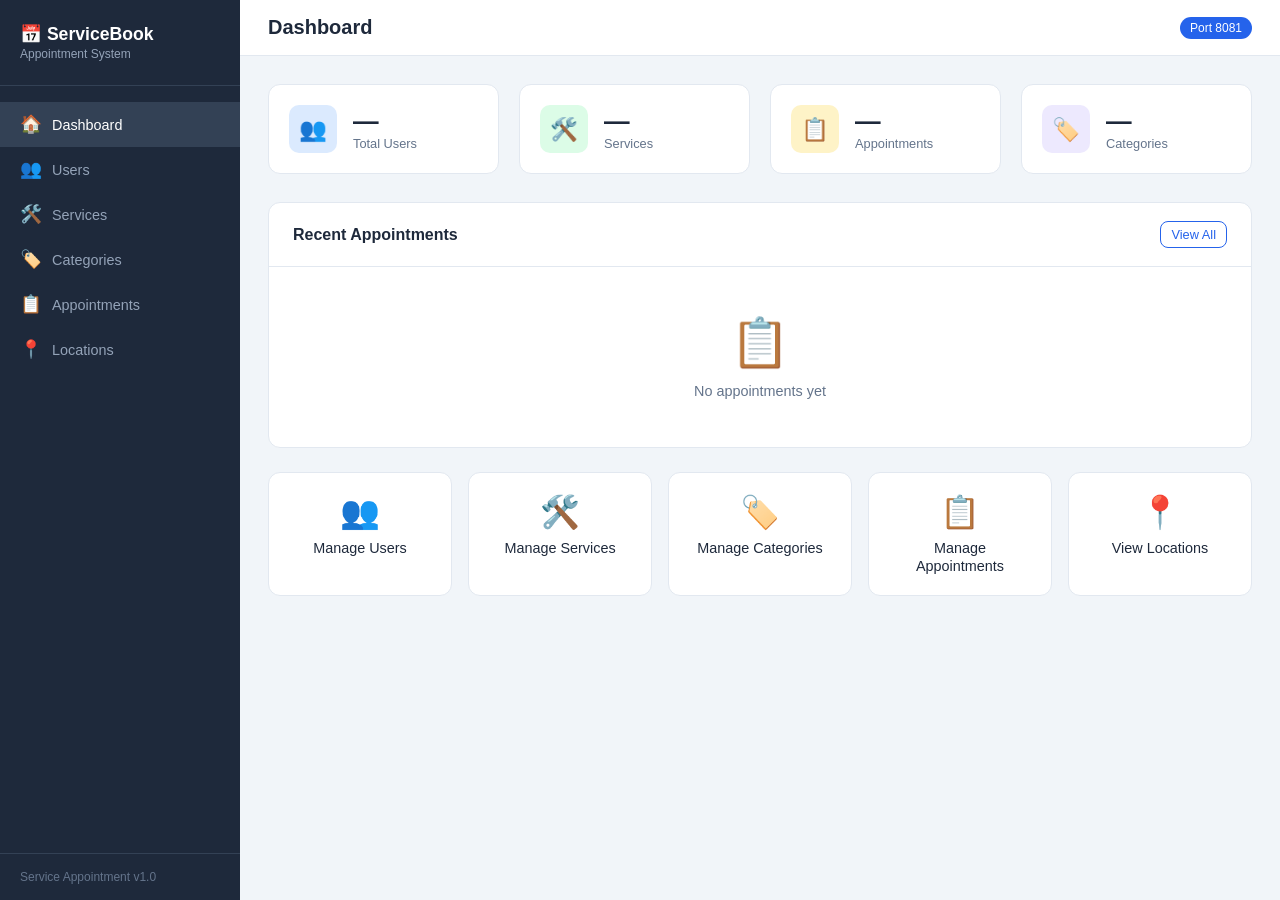
==== frontend/index.html @ ca633db8 "feat: add complete HTML/CSS/JS frontend with dashboard, users, services, categories, appointments, a" ====
<!DOCTYPE html>
<html lang="en">
<head>
  <meta charset="UTF-8" />
  <meta name="viewport" content="width=device-width, initial-scale=1.0"/>
  <title>Service Appointment — Dashboard</title>
  <link rel="stylesheet" href="css/style.css"/>
</head>
<body>

<aside class="sidebar">
  <div class="sidebar-brand">
    <h2>📅 ServiceBook</h2>
    <p>Appointment System</p>
  </div>
  <nav class="sidebar-nav">
    <a href="index.html" class="nav-item active"><span class="icon">🏠</span> Dashboard</a>
    <a href="users.html" class="nav-item"><span class="icon">👥</span> Users</a>
    <a href="services.html" class="nav-item"><span class="icon">🛠️</span> Services</a>
    <a href="categories.html" class="nav-item"><span class="icon">🏷️</span> Categories</a>
    <a href="appointments.html" class="nav-item"><span class="icon">📋</span> Appointments</a>
    <a href="locations.html" class="nav-item"><span class="icon">📍</span> Locations</a>
  </nav>
  <div class="sidebar-footer">Service Appointment v1.0</div>
</aside>

<main class="main">
  <div class="topbar">
    <h1>Dashboard</h1>
    <div class="topbar-right">
      <span class="badge">Port 8081</span>
    </div>
  </div>
  <div class="content">

    <div class="stats-grid">
      <div class="stat-card">
        <div class="stat-icon blue">👥</div>
        <div class="stat-info">
          <h3 id="stat-users">—</h3>
          <p>Total Users</p>
        </div>
      </div>
      <div class="stat-card">
        <div class="stat-icon green">🛠️</div>
        <div class="stat-info">
          <h3 id="stat-services">—</h3>
          <p>Services</p>
        </div>
      </div>
      <div class="stat-card">
        <div class="stat-icon orange">📋</div>
        <div class="stat-info">
          <h3 id="stat-appointments">—</h3>
          <p>Appointments</p>
        </div>
      </div>
      <div class="stat-card">
        <div class="stat-icon purple">🏷️</div>
        <div class="stat-info">
          <h3 id="stat-categories">—</h3>
          <p>Categories</p>
        </div>
      </div>
    </div>

    <div class="card" style="margin-bottom:24px;">
      <div class="card-header"><h3>Recent Appointments</h3><a href="appointments.html" class="btn btn-outline btn-sm">View All</a></div>
      <div class="card-body">
        <div id="recent-appointments"><div class="loading"><div class="spinner"></div></div></div>
      </div>
    </div>

    <div class="quick-links">
      <a href="users.html" class="quick-link"><div class="ql-icon">👥</div><span>Manage Users</span></a>
      <a href="services.html" class="quick-link"><div class="ql-icon">🛠️</div><span>Manage Services</span></a>
      <a href="categories.html" class="quick-link"><div class="ql-icon">🏷️</div><span>Manage Categories</span></a>
      <a href="appointments.html" class="quick-link"><div class="ql-icon">📋</div><span>Manage Appointments</span></a>
      <a href="locations.html" class="quick-link"><div class="ql-icon">📍</div><span>View Locations</span></a>
    </div>

  </div>
</main>

<script src="js/api.js"></script>
<script>
async function loadStats() {
  const [users, services, appointments, categories] = await Promise.all([
    apiFetch('/users?size=1'),
    apiFetch('/services?size=1'),
    apiFetch('/appointments?size=5'),
    apiFetch('/categories')
  ]);

  if (users.ok) document.getElementById('stat-users').textContent = users.data.totalElements ?? '—';
  if (services.ok) document.getElementById('stat-services').textContent = services.data.totalElements ?? '—';
  if (appointments.ok) document.getElementById('stat-appointments').textContent = appointments.data.totalElements ?? '—';
  if (categories.ok) document.getElementById('stat-categories').textContent = Array.isArray(categories.data) ? categories.data.length : '—';

  const container = document.getElementById('recent-appointments');
  if (appointments.ok && appointments.data.content?.length) {
    const rows = appointments.data.content.map(a => `
      <tr>
        <td>${a.id}</td>
        <td>${a.user?.name || '—'}</td>
        <td>${a.service?.name || '—'}</td>
        <td>${formatDateTime(a.appointmentTime)}</td>
        <td>${statusBadge(a.status)}</td>
      </tr>`).join('');
    container.innerHTML = `<table><thead><tr><th>ID</th><th>User</th><th>Service</th><th>Time</th><th>Status</th></tr></thead><tbody>${rows}</tbody></table>`;
  } else {
    container.innerHTML = '<div class="empty-state"><div class="empty-icon">📋</div><p>No appointments yet</p></div>';
  }
}
loadStats();
</script>
</body>
</html>
---- frontend/css/style.css ----
* { margin: 0; padding: 0; box-sizing: border-box; }

:root {
  --primary: #2563eb;
  --primary-dark: #1d4ed8;
  --secondary: #64748b;
  --success: #16a34a;
  --danger: #dc2626;
  --warning: #d97706;
  --bg: #f1f5f9;
  --card: #ffffff;
  --text: #1e293b;
  --text-light: #64748b;
  --border: #e2e8f0;
  --sidebar-w: 240px;
}

body { font-family: 'Segoe UI', sans-serif; background: var(--bg); color: var(--text); display: flex; min-height: 100vh; }

/* Sidebar */
.sidebar {
  width: var(--sidebar-w); background: #1e293b; color: #fff;
  display: flex; flex-direction: column; position: fixed; height: 100vh; z-index: 100;
}
.sidebar-brand { padding: 24px 20px; border-bottom: 1px solid #334155; }
.sidebar-brand h2 { font-size: 1.1rem; font-weight: 700; color: #fff; }
.sidebar-brand p { font-size: 0.75rem; color: #94a3b8; margin-top: 2px; }
.sidebar-nav { flex: 1; padding: 16px 0; }
.nav-item { display: flex; align-items: center; gap: 12px; padding: 12px 20px; color: #94a3b8; text-decoration: none; font-size: 0.9rem; transition: all 0.2s; }
.nav-item:hover, .nav-item.active { background: #334155; color: #fff; }
.nav-item .icon { font-size: 1.1rem; width: 20px; text-align: center; }
.sidebar-footer { padding: 16px 20px; border-top: 1px solid #334155; font-size: 0.75rem; color: #64748b; }

/* Main */
.main { margin-left: var(--sidebar-w); flex: 1; display: flex; flex-direction: column; min-height: 100vh; }
.topbar { background: var(--card); border-bottom: 1px solid var(--border); padding: 16px 28px; display: flex; align-items: center; justify-content: space-between; }
.topbar h1 { font-size: 1.25rem; font-weight: 600; }
.topbar-right { display: flex; align-items: center; gap: 12px; }
.badge { background: var(--primary); color: #fff; padding: 4px 10px; border-radius: 20px; font-size: 0.75rem; }
.content { padding: 28px; flex: 1; }

/* Cards */
.stats-grid { display: grid; grid-template-columns: repeat(auto-fit, minmax(200px, 1fr)); gap: 20px; margin-bottom: 28px; }
.stat-card { background: var(--card); border-radius: 12px; padding: 20px; border: 1px solid var(--border); display: flex; align-items: center; gap: 16px; }
.stat-icon { width: 48px; height: 48px; border-radius: 10px; display: flex; align-items: center; justify-content: center; font-size: 1.4rem; }
.stat-icon.blue { background: #dbeafe; }
.stat-icon.green { background: #dcfce7; }
.stat-icon.orange { background: #fef3c7; }
.stat-icon.purple { background: #ede9fe; }
.stat-info h3 { font-size: 1.6rem; font-weight: 700; }
.stat-info p { font-size: 0.8rem; color: var(--text-light); }

/* Table card */
.card { background: var(--card); border-radius: 12px; border: 1px solid var(--border); overflow: hidden; }
.card-header { padding: 18px 24px; border-bottom: 1px solid var(--border); display: flex; align-items: center; justify-content: space-between; }
.card-header h3 { font-size: 1rem; font-weight: 600; }
.card-body { padding: 0; }

/* Buttons */
.btn { display: inline-flex; align-items: center; gap: 6px; padding: 8px 16px; border-radius: 8px; border: none; cursor: pointer; font-size: 0.875rem; font-weight: 500; transition: all 0.2s; text-decoration: none; }
.btn-primary { background: var(--primary); color: #fff; }
.btn-primary:hover { background: var(--primary-dark); }
.btn-success { background: var(--success); color: #fff; }
.btn-danger { background: var(--danger); color: #fff; }
.btn-warning { background: var(--warning); color: #fff; }
.btn-secondary { background: var(--border); color: var(--text); }
.btn-sm { padding: 5px 10px; font-size: 0.8rem; }
.btn-outline { background: transparent; border: 1px solid var(--primary); color: var(--primary); }

/* Table */
table { width: 100%; border-collapse: collapse; }
thead th { background: #f8fafc; padding: 12px 16px; text-align: left; font-size: 0.8rem; font-weight: 600; color: var(--text-light); text-transform: uppercase; letter-spacing: 0.05em; border-bottom: 1px solid var(--border); }
tbody td { padding: 14px 16px; border-bottom: 1px solid var(--border); font-size: 0.875rem; }
tbody tr:last-child td { border-bottom: none; }
tbody tr:hover { background: #f8fafc; }

/* Status badges */
.status { padding: 3px 10px; border-radius: 20px; font-size: 0.75rem; font-weight: 600; }
.status-pending { background: #fef3c7; color: #92400e; }
.status-confirmed { background: #dcfce7; color: #166534; }
.status-cancelled { background: #fee2e2; color: #991b1b; }
.status-completed { background: #dbeafe; color: #1e40af; }

/* Modal */
.modal-overlay { display: none; position: fixed; inset: 0; background: rgba(0,0,0,0.5); z-index: 1000; align-items: center; justify-content: center; }
.modal-overlay.open { display: flex; }
.modal { background: var(--card); border-radius: 16px; width: 100%; max-width: 520px; max-height: 90vh; overflow-y: auto; box-shadow: 0 20px 60px rgba(0,0,0,0.2); }
.modal-header { padding: 20px 24px; border-bottom: 1px solid var(--border); display: flex; align-items: center; justify-content: space-between; }
.modal-header h3 { font-size: 1rem; font-weight: 600; }
.modal-close { background: none; border: none; font-size: 1.4rem; cursor: pointer; color: var(--text-light); line-height: 1; }
.modal-body { padding: 24px; }
.modal-footer { padding: 16px 24px; border-top: 1px solid var(--border); display: flex; gap: 10px; justify-content: flex-end; }

/* Form */
.form-group { margin-bottom: 16px; }
.form-group label { display: block; font-size: 0.85rem; font-weight: 500; margin-bottom: 6px; color: var(--text); }
.form-control { width: 100%; padding: 9px 12px; border: 1px solid var(--border); border-radius: 8px; font-size: 0.875rem; outline: none; transition: border 0.2s; background: #fff; }
.form-control:focus { border-color: var(--primary); box-shadow: 0 0 0 3px rgba(37,99,235,0.1); }
.form-row { display: grid; grid-template-columns: 1fr 1fr; gap: 16px; }

/* Search bar */
.search-bar { display: flex; gap: 10px; margin-bottom: 20px; }
.search-bar input { flex: 1; padding: 9px 14px; border: 1px solid var(--border); border-radius: 8px; font-size: 0.875rem; outline: none; }
.search-bar input:focus { border-color: var(--primary); }

/* Alert */
.alert { padding: 12px 16px; border-radius: 8px; margin-bottom: 16px; font-size: 0.875rem; display: none; }
.alert.show { display: block; }
.alert-success { background: #dcfce7; color: #166534; border: 1px solid #bbf7d0; }
.alert-error { background: #fee2e2; color: #991b1b; border: 1px solid #fecaca; }

/* Pagination */
.pagination { display: flex; align-items: center; gap: 8px; padding: 16px 24px; border-top: 1px solid var(--border); }
.page-btn { padding: 6px 12px; border: 1px solid var(--border); border-radius: 6px; background: #fff; cursor: pointer; font-size: 0.85rem; }
.page-btn.active { background: var(--primary); color: #fff; border-color: var(--primary); }
.page-btn:disabled { opacity: 0.4; cursor: not-allowed; }
.page-info { font-size: 0.85rem; color: var(--text-light); margin-left: auto; }

/* Empty state */
.empty-state { text-align: center; padding: 48px 24px; color: var(--text-light); }
.empty-state .empty-icon { font-size: 3rem; margin-bottom: 12px; }
.empty-state p { font-size: 0.9rem; }

/* Loading */
.loading { text-align: center; padding: 32px; color: var(--text-light); }
.spinner { display: inline-block; width: 24px; height: 24px; border: 3px solid var(--border); border-top-color: var(--primary); border-radius: 50%; animation: spin 0.8s linear infinite; }
@keyframes spin { to { transform: rotate(360deg); } }

/* Dashboard quick links */
.quick-links { display: grid; grid-template-columns: repeat(auto-fit, minmax(180px, 1fr)); gap: 16px; margin-top: 24px; }
.quick-link { background: var(--card); border: 1px solid var(--border); border-radius: 12px; padding: 20px; text-align: center; text-decoration: none; color: var(--text); transition: all 0.2s; }
.quick-link:hover { border-color: var(--primary); box-shadow: 0 4px 12px rgba(37,99,235,0.1); transform: translateY(-2px); }
.quick-link .ql-icon { font-size: 2rem; margin-bottom: 8px; }
.quick-link span { font-size: 0.9rem; font-weight: 500; }

@media (max-width: 768px) {
  .sidebar { transform: translateX(-100%); }
  .main { margin-left: 0; }
  .form-row { grid-template-columns: 1fr; }
  .stats-grid { grid-template-columns: 1fr 1fr; }
}
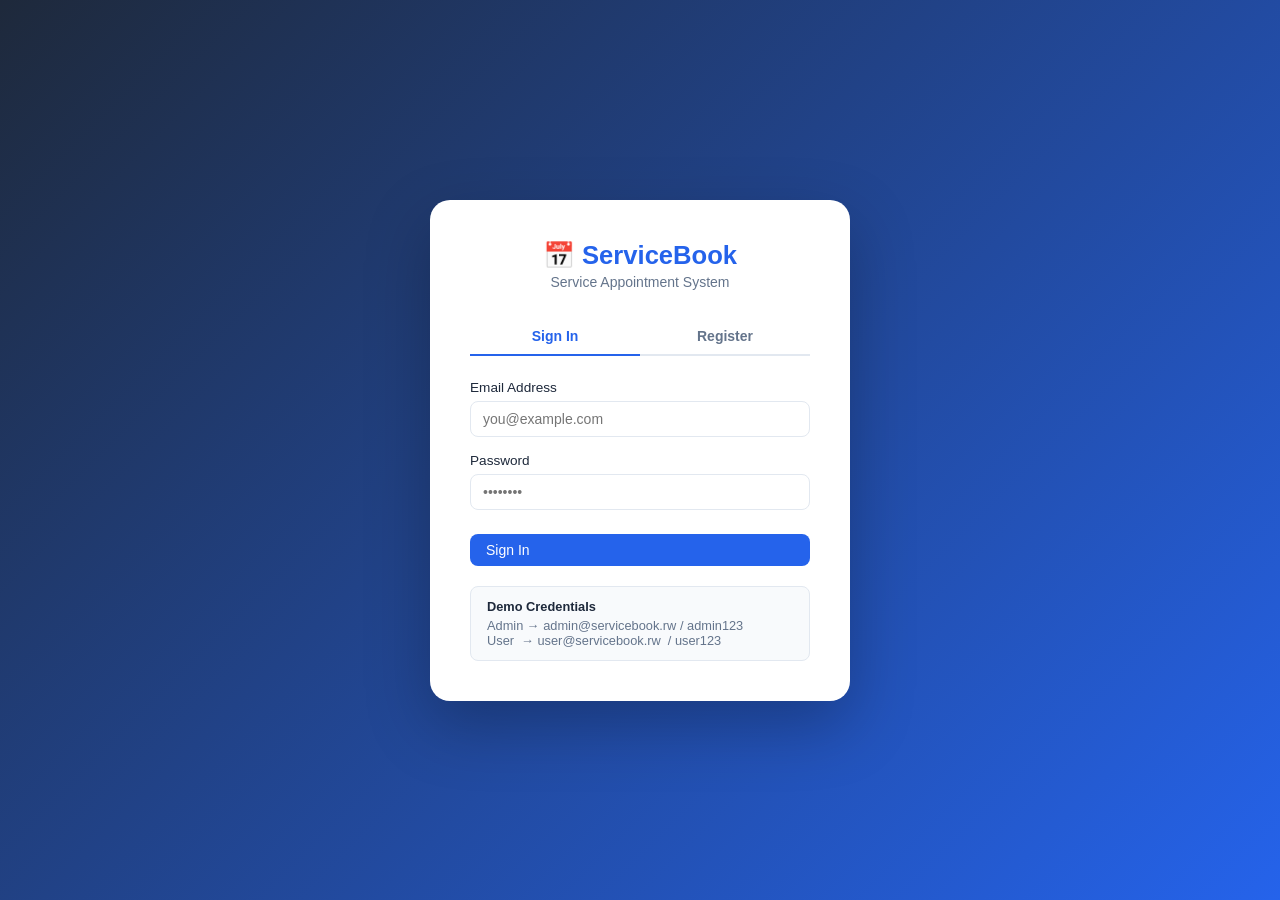
==== commit 6223a0b9: "feat: add role-based login system with admin panel and user portal" ====
--- a/frontend/index.html
+++ b/frontend/index.html
@@ -1,118 +1,97 @@
 <!DOCTYPE html>
 <html lang="en">
 <head>
-  <meta charset="UTF-8" />
+  <meta charset="UTF-8"/>
   <meta name="viewport" content="width=device-width, initial-scale=1.0"/>
-  <title>Service Appointment — Dashboard</title>
+  <title>Dashboard — ServiceBook Admin</title>
   <link rel="stylesheet" href="css/style.css"/>
 </head>
 <body>
 
-<aside class="sidebar">
-  <div class="sidebar-brand">
-    <h2>📅 ServiceBook</h2>
-    <p>Appointment System</p>
-  </div>
-  <nav class="sidebar-nav">
-    <a href="index.html" class="nav-item active"><span class="icon">🏠</span> Dashboard</a>
-    <a href="users.html" class="nav-item"><span class="icon">👥</span> Users</a>
-    <a href="services.html" class="nav-item"><span class="icon">🛠️</span> Services</a>
-    <a href="categories.html" class="nav-item"><span class="icon">🏷️</span> Categories</a>
-    <a href="appointments.html" class="nav-item"><span class="icon">📋</span> Appointments</a>
-    <a href="locations.html" class="nav-item"><span class="icon">📍</span> Locations</a>
-  </nav>
-  <div class="sidebar-footer">Service Appointment v1.0</div>
-</aside>
+<aside class="sidebar" id="sidebar"></aside>
 
 <main class="main">
   <div class="topbar">
     <h1>Dashboard</h1>
-    <div class="topbar-right">
-      <span class="badge">Port 8081</span>
-    </div>
+    <div class="topbar-right" id="topbar-user"></div>
   </div>
   <div class="content">
 
     <div class="stats-grid">
       <div class="stat-card">
         <div class="stat-icon blue">👥</div>
-        <div class="stat-info">
-          <h3 id="stat-users">—</h3>
-          <p>Total Users</p>
-        </div>
+        <div class="stat-info"><h3 id="stat-users">—</h3><p>Total Users</p></div>
       </div>
       <div class="stat-card">
         <div class="stat-icon green">🛠️</div>
-        <div class="stat-info">
-          <h3 id="stat-services">—</h3>
-          <p>Services</p>
-        </div>
+        <div class="stat-info"><h3 id="stat-services">—</h3><p>Services</p></div>
       </div>
       <div class="stat-card">
         <div class="stat-icon orange">📋</div>
-        <div class="stat-info">
-          <h3 id="stat-appointments">—</h3>
-          <p>Appointments</p>
-        </div>
+        <div class="stat-info"><h3 id="stat-appointments">—</h3><p>Appointments</p></div>
       </div>
       <div class="stat-card">
         <div class="stat-icon purple">🏷️</div>
-        <div class="stat-info">
-          <h3 id="stat-categories">—</h3>
-          <p>Categories</p>
-        </div>
+        <div class="stat-info"><h3 id="stat-categories">—</h3><p>Categories</p></div>
       </div>
     </div>
 
     <div class="card" style="margin-bottom:24px;">
-      <div class="card-header"><h3>Recent Appointments</h3><a href="appointments.html" class="btn btn-outline btn-sm">View All</a></div>
+      <div class="card-header">
+        <h3>Recent Appointments</h3>
+        <a href="appointments.html" class="btn btn-outline btn-sm">View All</a>
+      </div>
       <div class="card-body">
         <div id="recent-appointments"><div class="loading"><div class="spinner"></div></div></div>
       </div>
     </div>
 
     <div class="quick-links">
-      <a href="users.html" class="quick-link"><div class="ql-icon">👥</div><span>Manage Users</span></a>
-      <a href="services.html" class="quick-link"><div class="ql-icon">🛠️</div><span>Manage Services</span></a>
-      <a href="categories.html" class="quick-link"><div class="ql-icon">🏷️</div><span>Manage Categories</span></a>
+      <a href="users.html"        class="quick-link"><div class="ql-icon">👥</div><span>Manage Users</span></a>
+      <a href="services.html"     class="quick-link"><div class="ql-icon">🛠️</div><span>Manage Services</span></a>
+      <a href="categories.html"   class="quick-link"><div class="ql-icon">🏷️</div><span>Manage Categories</span></a>
       <a href="appointments.html" class="quick-link"><div class="ql-icon">📋</div><span>Manage Appointments</span></a>
-      <a href="locations.html" class="quick-link"><div class="ql-icon">📍</div><span>View Locations</span></a>
+      <a href="locations.html"    class="quick-link"><div class="ql-icon">📍</div><span>View Locations</span></a>
     </div>
 
   </div>
 </main>
 
 <script src="js/api.js"></script>
+<script src="js/auth.js"></script>
 <script>
-async function loadStats() {
-  const [users, services, appointments, categories] = await Promise.all([
-    apiFetch('/users?size=1'),
-    apiFetch('/services?size=1'),
-    apiFetch('/appointments?size=5'),
-    apiFetch('/categories')
-  ]);
+  requireAuth(true); // admin only
+  buildSidebar('dashboard');
 
-  if (users.ok) document.getElementById('stat-users').textContent = users.data.totalElements ?? '—';
-  if (services.ok) document.getElementById('stat-services').textContent = services.data.totalElements ?? '—';
-  if (appointments.ok) document.getElementById('stat-appointments').textContent = appointments.data.totalElements ?? '—';
-  if (categories.ok) document.getElementById('stat-categories').textContent = Array.isArray(categories.data) ? categories.data.length : '—';
+  async function loadStats() {
+    const [users, services, appointments, categories] = await Promise.all([
+      apiFetch('/users?size=1'),
+      apiFetch('/services?size=1'),
+      apiFetch('/appointments?size=5&direction=DESC'),
+      apiFetch('/categories')
+    ]);
 
-  const container = document.getElementById('recent-appointments');
-  if (appointments.ok && appointments.data.content?.length) {
-    const rows = appointments.data.content.map(a => `
-      <tr>
-        <td>${a.id}</td>
-        <td>${a.user?.name || '—'}</td>
-        <td>${a.service?.name || '—'}</td>
-        <td>${formatDateTime(a.appointmentTime)}</td>
-        <td>${statusBadge(a.status)}</td>
-      </tr>`).join('');
-    container.innerHTML = `<table><thead><tr><th>ID</th><th>User</th><th>Service</th><th>Time</th><th>Status</th></tr></thead><tbody>${rows}</tbody></table>`;
-  } else {
-    container.innerHTML = '<div class="empty-state"><div class="empty-icon">📋</div><p>No appointments yet</p></div>';
+    if (users.ok)        document.getElementById('stat-users').textContent        = users.data.totalElements ?? '—';
+    if (services.ok)     document.getElementById('stat-services').textContent     = services.data.totalElements ?? '—';
+    if (appointments.ok) document.getElementById('stat-appointments').textContent = appointments.data.totalElements ?? '—';
+    if (categories.ok)   document.getElementById('stat-categories').textContent   = Array.isArray(categories.data) ? categories.data.length : '—';
+
+    const container = document.getElementById('recent-appointments');
+    if (appointments.ok && appointments.data.content?.length) {
+      const rows = appointments.data.content.map(a => `
+        <tr>
+          <td>${a.id}</td>
+          <td>${a.user?.name || '—'}</td>
+          <td>${a.service?.name || '—'}</td>
+          <td>${formatDateTime(a.appointmentTime)}</td>
+          <td>${statusBadge(a.status)}</td>
+        </tr>`).join('');
+      container.innerHTML = `<table><thead><tr><th>ID</th><th>User</th><th>Service</th><th>Time</th><th>Status</th></tr></thead><tbody>${rows}</tbody></table>`;
+    } else {
+      container.innerHTML = '<div class="empty-state"><div class="empty-icon">📋</div><p>No appointments yet</p></div>';
+    }
   }
-}
-loadStats();
+  loadStats();
 </script>
 </body>
 </html>
--- a/frontend/css/style.css
+++ b/frontend/css/style.css
@@ -139,3 +139,45 @@
   .form-row { grid-template-columns: 1fr; }
   .stats-grid { grid-template-columns: 1fr 1fr; }
 }
+
+/* ── Auth pages ──────────────────────────────────────────────────────────── */
+.auth-page { background: linear-gradient(135deg, #1e293b 0%, #2563eb 100%); min-height: 100vh; display: flex; align-items: center; justify-content: center; }
+.auth-card { background: #fff; border-radius: 20px; padding: 40px; width: 100%; max-width: 420px; box-shadow: 0 24px 64px rgba(0,0,0,0.25); }
+.auth-logo { text-align: center; margin-bottom: 28px; }
+.auth-logo h1 { font-size: 1.6rem; font-weight: 800; color: var(--primary); }
+.auth-logo p { color: var(--text-light); font-size: 0.875rem; margin-top: 4px; }
+.auth-tabs { display: flex; border-bottom: 2px solid var(--border); margin-bottom: 24px; }
+.auth-tab { flex: 1; padding: 10px; text-align: center; cursor: pointer; font-weight: 600; font-size: 0.875rem; color: var(--text-light); border-bottom: 2px solid transparent; margin-bottom: -2px; transition: all 0.2s; }
+.auth-tab.active { color: var(--primary); border-bottom-color: var(--primary); }
+.auth-form { display: none; }
+.auth-form.active { display: block; }
+.auth-footer { text-align: center; margin-top: 20px; font-size: 0.85rem; color: var(--text-light); }
+.auth-footer a { color: var(--primary); text-decoration: none; font-weight: 600; }
+.demo-creds { background: #f8fafc; border: 1px solid var(--border); border-radius: 8px; padding: 12px 16px; margin-top: 20px; font-size: 0.8rem; color: var(--text-light); }
+.demo-creds strong { color: var(--text); display: block; margin-bottom: 4px; }
+
+/* ── Sidebar user block ───────────────────────────────────────────────────── */
+.sidebar-user { display: flex; align-items: center; gap: 10px; margin-bottom: 12px; }
+.su-avatar { width: 36px; height: 36px; border-radius: 50%; background: var(--primary); color: #fff; display: flex; align-items: center; justify-content: center; font-weight: 700; font-size: 1rem; flex-shrink: 0; }
+.su-info { overflow: hidden; }
+.su-info strong { display: block; font-size: 0.85rem; color: #fff; white-space: nowrap; overflow: hidden; text-overflow: ellipsis; }
+.su-info span { font-size: 0.75rem; color: #94a3b8; }
+.btn-logout { width: 100%; padding: 8px; background: #334155; border: none; border-radius: 8px; color: #94a3b8; cursor: pointer; font-size: 0.85rem; transition: all 0.2s; }
+.btn-logout:hover { background: var(--danger); color: #fff; }
+
+/* ── Role chips ──────────────────────────────────────────────────────────── */
+.role-chip { padding: 3px 10px; border-radius: 20px; font-size: 0.75rem; font-weight: 700; }
+.chip-admin { background: #fef3c7; color: #92400e; }
+.chip-user  { background: #dbeafe; color: #1e40af; }
+.topbar-name { font-size: 0.875rem; font-weight: 600; }
+
+/* ── User dashboard ──────────────────────────────────────────────────────── */
+.welcome-banner { background: linear-gradient(135deg, var(--primary), #7c3aed); border-radius: 16px; padding: 28px 32px; color: #fff; margin-bottom: 28px; }
+.welcome-banner h2 { font-size: 1.5rem; font-weight: 700; }
+.welcome-banner p { opacity: 0.85; margin-top: 6px; }
+.service-grid { display: grid; grid-template-columns: repeat(auto-fill, minmax(240px, 1fr)); gap: 20px; }
+.service-card { background: var(--card); border: 1px solid var(--border); border-radius: 12px; padding: 20px; transition: all 0.2s; }
+.service-card:hover { border-color: var(--primary); box-shadow: 0 4px 16px rgba(37,99,235,0.1); transform: translateY(-2px); }
+.service-card h4 { font-size: 1rem; font-weight: 600; margin-bottom: 6px; }
+.service-card p { font-size: 0.85rem; color: var(--text-light); margin-bottom: 12px; }
+.service-price { font-size: 1.1rem; font-weight: 700; color: var(--primary); margin-bottom: 14px; }
